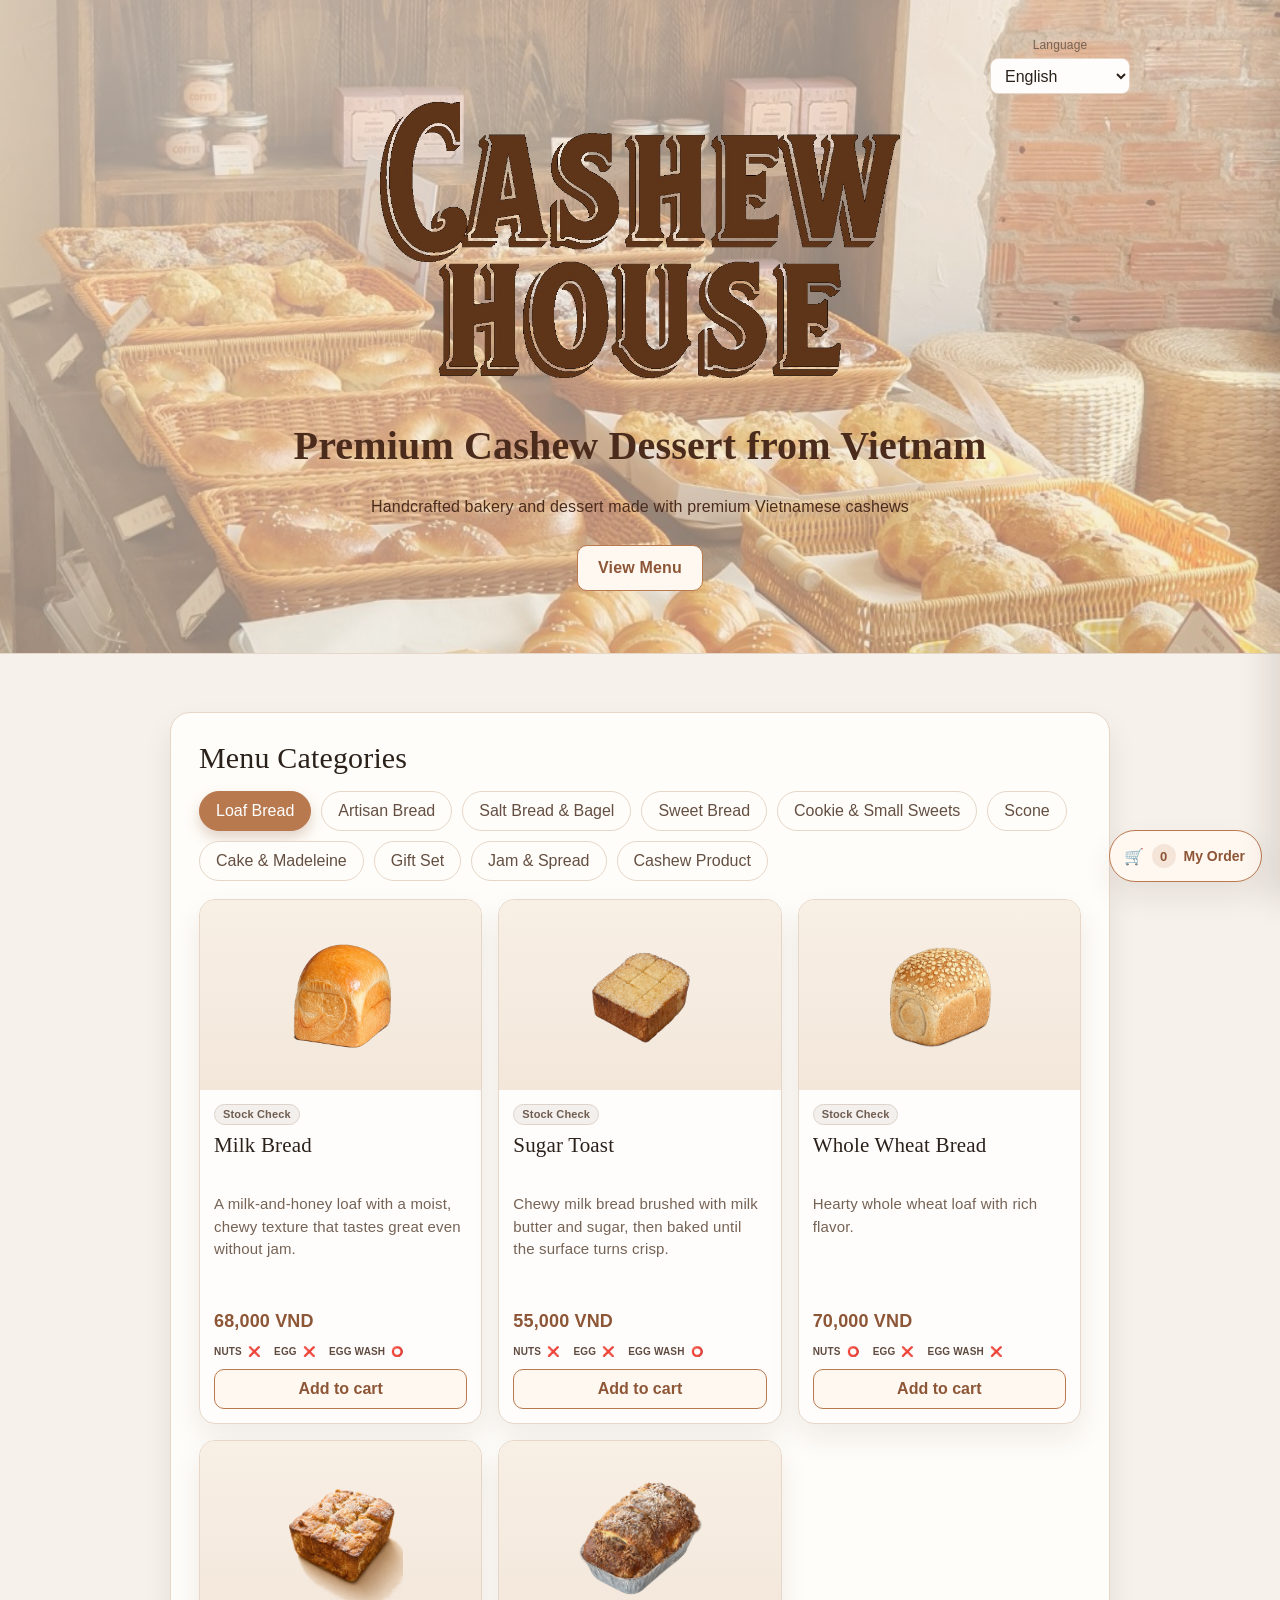
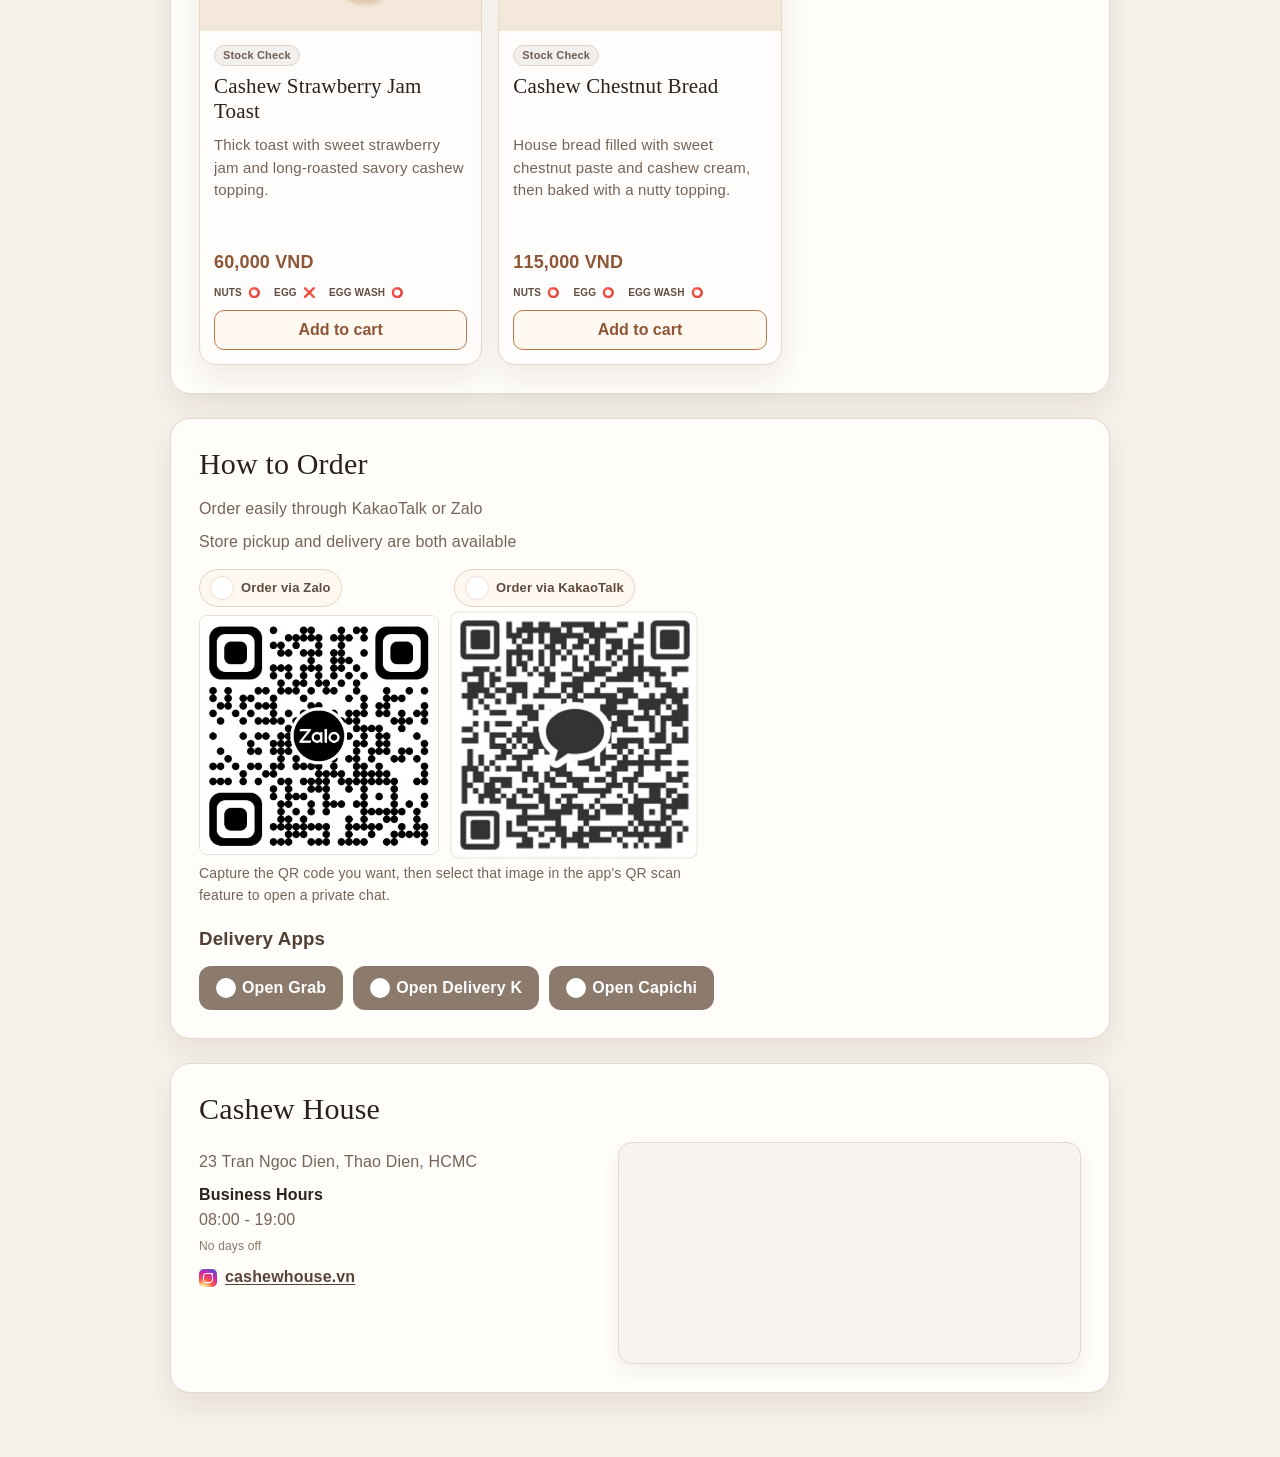
==== docs/index.html @ 786365b2 "Add multilingual QR scan hint below order QR codes. Help customers capture a QR image and open a pri" ====
<!DOCTYPE html>
<html lang="ko">
  <head>
    <meta charset="UTF-8" />
    <meta name="viewport" content="width=device-width, initial-scale=1.0" />
    <title>CASHEW HOUSE BAKERY MENU</title>
    <link rel="stylesheet" href="styles.css" />
  </head>
  <body>
    <header class="hero">
      <div class="hero__content">
        <div class="language-switcher">
          <label for="languageSelect" data-i18n="languageLabel">Language</label>
          <select id="languageSelect" aria-label="language selector">
            <option value="en">English</option>
            <option value="ko">한국어</option>
            <option value="vi">Tiếng Việt</option>
            <option value="ja">日本語</option>
            <option value="zh">中文</option>
          </select>
        </div>
        <img class="hero__logo" src="images/hero-logo.png" alt="Cashew House logo" />
        <h1 data-i18n="heroTitle">Premium Cashew Dessert from Vietnam</h1>
        <p class="hero__desc" data-i18n="heroDesc1">베트남 프리미엄 캐슈넛으로 만든 수제 베이커리 &amp; 디저트</p>
        <a class="hero__button" href="#menuSection" data-i18n="menuViewButton"
          >메뉴 보기</a
        >
      </div>
    </header>

    <main class="container">
      <section id="menuSection" class="menu-section">
        <h2 class="section-title" data-i18n="menuCategoriesTitle">Menu Categories</h2>
        <div id="categoryTabs" class="tabs" role="tablist" aria-label="카테고리 탭"></div>
        <div id="menuGrid" class="menu-grid" aria-live="polite"></div>
      </section>

      <section class="order-section">
        <h2 class="section-title" data-i18n="orderTitle">주문 방법</h2>
        <p data-i18n="orderDesc1">카카오톡 / Zalo로 간편하게 주문 가능합니다</p>
        <p data-i18n="orderDesc2">매장 픽업 및 배달 모두 가능</p>

        <div class="order-qr-grid">
          <div class="order-qr-card" aria-label="Zalo QR card">
            <span class="order-qr-card__channel">
              <span class="order-qr-card__icon action-button--zalo" aria-hidden="true"></span>
              <span class="order-qr-card__channel-text">Order via Zalo</span>
            </span>
            <img class="order-qr-card__image" src="images/zalo-qr-only.png" alt="Zalo QR code" />
          </div>
          <div class="order-qr-card" aria-label="KakaoTalk QR card">
            <span class="order-qr-card__channel">
              <span class="order-qr-card__icon action-button--kakao" aria-hidden="true"></span>
              <span class="order-qr-card__channel-text">Order via KakaoTalk</span>
            </span>
            <img class="order-qr-card__image" src="images/kakaotalk-qr-only.png" alt="KakaoTalk QR code" />
          </div>
        </div>

        <p class="order-qr-help" data-i18n="orderQrHelp">원하시는 큐알코드를 캡쳐하신 후, 해당 앱의 큐알코드 스캔 기능에서 큐알코드를 선택하시면 개인 대화창이 뜹니다.</p>

        <h3 class="sub-title" data-i18n="deliveryAppTitle">배달 어플 바로가기</h3>
        <div class="action-group">
          <a class="action-button action-button--sub action-button--delivery action-button--grab" href="https://r.grab.com/g/6-20260430_190000_45DD73BD2A8040E2A69874FFFDF15FDF_MEXMPS-5-C7TFJN4TECD3TN" target="_blank" rel="noopener noreferrer" aria-label="Grab link button" data-i18n="grabButton">Grab 바로가기</a>
          <a class="action-button action-button--sub action-button--delivery action-button--deliveryk" href="https://www.deliveryk.com/shops/13361" target="_blank" rel="noopener noreferrer" aria-label="Delivery K link button" data-i18n="deliveryKButton">Delivery K 바로가기</a>
          <a class="action-button action-button--sub action-button--delivery action-button--capichi" href="https://www.order.capichiapp.com/ko/ho-chi-minh/phuong-an-khanh/restaurant/CASHEWHOUSE" target="_blank" rel="noopener noreferrer" aria-label="Capichi link button" data-i18n="capichiButton">Capichi 바로가기</a>
        </div>
      </section>

      <section class="store-section">
        <h2 class="section-title" data-i18n="storeTitle">Cashew House</h2>
        <div class="store-layout">
          <div class="store-info">
            <p data-i18n="storeAddress">23 Tran Ngoc Dien, Thao Dien, HCMC</p>
            <p>
              <strong data-i18n="businessHoursLabel">영업시간</strong><br />
              08:00 - 19:00<br />
              <span class="store-hours-note" data-i18n="noClosedDaysLabel">휴무없음</span>
            </p>
            <p>
              <a class="instagram-link" href="https://instagram.com/cashewhouse.vn" target="_blank" rel="noopener noreferrer" aria-label="Cashew House Instagram">
                <span class="instagram-link__icon" aria-hidden="true"></span>
                <span class="instagram-link__id">cashewhouse.vn</span>
              </a>
            </p>
          </div>
          <div class="store-map-wrap">
            <iframe
              class="store-map"
              title="Cashew House location on Google Maps"
              src="https://www.google.com/maps?q=23%20Tran%20Ngoc%20Dien,%20Thao%20Dien,%20Ho%20Chi%20Minh%20City&output=embed"
              loading="lazy"
              referrerpolicy="no-referrer-when-downgrade"
              allowfullscreen
            ></iframe>
          </div>
        </div>
      </section>
    </main>

    <template id="menuCardTemplate">
      <article class="menu-card">
        <div class="menu-card__image-wrap">
          <img class="menu-card__image" alt="" />
          <div class="menu-card__image-nav" hidden>
            <button type="button" class="menu-card__image-btn menu-card__image-btn--prev" aria-label="Previous image">◀</button>
            <span class="menu-card__image-index" aria-live="polite"></span>
            <button type="button" class="menu-card__image-btn menu-card__image-btn--next" aria-label="Next image">▶</button>
          </div>
        </div>
        <div class="menu-card__body">
          <h3 class="menu-card__name"></h3>
          <p class="menu-card__description"></p>
          <div class="menu-card__flavors"></div>
          <p class="menu-card__price"></p>
          <div class="menu-card__allergy-row">
            <p class="menu-card__allergy"></p>
            <p class="menu-card__allergy"></p>
            <p class="menu-card__allergy"></p>
          </div>
          <div class="menu-card__actions">
            <select class="menu-card__flavor-select" hidden></select>
            <button type="button" class="menu-card__add-btn"></button>
          </div>
        </div>
      </article>
    </template>

    <div id="cartOverlay" class="cart-overlay" hidden></div>
    <aside id="cartPanel" class="cart-panel" aria-hidden="true" aria-labelledby="cartPanelTitle">
      <div class="cart-panel__header">
        <h2 id="cartPanelTitle" class="cart-panel__title" data-i18n="cartTitle">My Order</h2>
        <button type="button" id="cartCloseBtn" class="cart-panel__close" aria-label="Close">×</button>
      </div>
      <p id="cartEmptyMsg" class="cart-panel__empty" data-i18n="cartEmpty" hidden></p>
      <ul id="cartItems" class="cart-panel__items"></ul>
      <div class="cart-panel__footer">
        <p id="cartTotal" class="cart-panel__total"></p>
        <div class="cart-panel__actions">
          <button type="button" id="cartCopyBtn" class="cart-panel__btn cart-panel__btn--primary" data-i18n="cartCopy">Copy order</button>
          <button type="button" id="cartClearBtn" class="cart-panel__btn cart-panel__btn--ghost" data-i18n="cartClear">Clear all</button>
        </div>
      </div>
    </aside>
    <button type="button" id="cartFab" class="cart-fab" hidden>
      <span class="cart-fab__icon" aria-hidden="true">🛒</span>
      <span id="cartFabCount" class="cart-fab__count">0</span>
      <span class="cart-fab__label" data-i18n="cartTitle">My Order</span>
    </button>
    <p id="cartToast" class="cart-toast" role="status" aria-live="polite" hidden></p>

    <script src="script.js?v=20260623-1"></script>
  </body>
</html>
---- docs/styles.css ----
:root {
  --bg: #f6f1eb;
  --paper: #fffdf9;
  --accent: #b9794f;
  --accent-dark: #8d5636;
  --text: #2b211b;
  --muted: #756356;
  --border: #e6d7c8;
  --surface: #f3e9df;
  --shadow: 0 14px 30px rgba(46, 28, 15, 0.08);
}

* {
  box-sizing: border-box;
}

body {
  margin: 0;
  font-family: "Noto Sans KR", "Segoe UI", Arial, sans-serif;
  color: var(--text);
  background: var(--bg);
  letter-spacing: 0.01em;
}

.hero {
  /* 헤더 배경 사진 + 따뜻한 그라데이션 오버레이 */
  background-color: var(--bg);
  /* radial-gradient가 불투명하면 이미지가 가려져서 알파를 줍니다. */
  background-image: radial-gradient(
      circle at 15% 20%,
      rgba(248, 239, 228, 0.62) 0%,
      rgba(244, 230, 216, 0.54) 42%,
      rgba(240, 223, 206, 0.45) 100%
    ),
    url("images/header-bg.png");
  background-size: 100% 100%, cover;
  background-position: center, center top;
  background-repeat: no-repeat;
  padding: 78px 20px 62px;
  border-bottom: 1px solid var(--border);
  position: relative;
}

.hero::after {
  content: "";
  position: absolute;
  inset: 0;
  pointer-events: none;
  background: linear-gradient(
    to bottom,
    rgba(255, 255, 255, 0.10) 0%,
    rgba(255, 255, 255, 0) 35%
  );
}

.hero__content {
  max-width: 980px;
  margin: 0 auto;
  position: relative;
  z-index: 1;
  text-align: center;
  display: flex;
  flex-direction: column;
  align-items: center;
}

.language-switcher {
  position: absolute;
  top: -40px;
  right: 0;
  display: flex;
  flex-direction: column;
  gap: 6px;
  min-width: 140px;
}

.language-switcher label {
  font-size: 12px;
  color: var(--muted);
}

.language-switcher select {
  height: 36px;
  padding: 0 10px;
  border: 1px solid var(--border);
  border-radius: 8px;
  background: #fffdfb;
  color: var(--text);
  font: inherit;
}

.hero__badge {
  display: inline-block;
  margin: 0 0 12px;
  padding: 7px 12px;
  font-size: 12px;
  letter-spacing: 0.08em;
  border-radius: 999px;
  background: rgba(185, 121, 79, 0.13);
  border: 1px solid rgba(185, 121, 79, 0.35);
  color: var(--accent-dark);
  font-weight: 600;
}

.hero__logo {
  display: block;
  width: min(520px, 88%);
  margin: 24px auto 24px;
  height: auto;
}

.hero h1 {
  margin: 0 0 4px;
  font-family: "Georgia", "Times New Roman", serif;
  font-size: clamp(28px, 4.1vw, 40px);
  line-height: 2.2;
  max-width: 100%;
  margin-left: auto;
  margin-right: auto;
  white-space: nowrap;
  color: #4a2b1c;
}

.hero__desc {
  margin: 0;
  color: #4a2b1c;
  font-size: clamp(14px, 2vw, 16px);
  line-height: 1.6;
  white-space: nowrap;
  text-align: center;
  max-width: 100%;
}

.hero__button {
  display: inline-block;
  margin-top: 26px;
  padding: 13px 20px;
  border-radius: 10px;
  border: 1px solid var(--accent);
  background: #fff8f1;
  color: var(--accent-dark);
  text-decoration: none;
  font-weight: 700;
  transition: all 0.2s ease;
}

.hero__button:hover {
  background: var(--accent);
  color: #fff;
}

.container {
  max-width: 980px;
  margin: 0 auto;
  padding: 34px 20px 64px;
}

.menu-section,
.order-section,
.store-section {
  margin-top: 24px;
  padding: 28px;
  border: 1px solid var(--border);
  border-radius: 20px;
  background: var(--paper);
  box-shadow: var(--shadow);
}

.section-title {
  margin: 0 0 16px;
  font-family: "Georgia", "Times New Roman", serif;
  font-size: 30px;
  font-weight: 500;
}

.tabs {
  display: flex;
  flex-wrap: wrap;
  gap: 10px;
  margin-bottom: 18px;
}

.tab-button {
  height: 40px;
  padding: 0 16px;
  border: 1px solid var(--border);
  border-radius: 999px;
  font: inherit;
  background: #fffdfa;
  color: #644f42;
  cursor: pointer;
  transition: all 0.2s ease;
}

.tab-button.is-active {
  background: var(--accent);
  color: #fff;
  border-color: var(--accent);
  box-shadow: 0 7px 14px rgba(141, 86, 54, 0.25);
}

.tab-button:hover {
  border-color: #d5b9a3;
}

.menu-grid {
  display: grid;
  grid-template-columns: repeat(auto-fill, minmax(260px, 1fr));
  gap: 16px;
}

.menu-card {
  border: 1px solid var(--border);
  border-radius: 16px;
  background: #fffdfb;
  box-shadow: var(--shadow);
  overflow: hidden;
  transition: transform 0.2s ease, box-shadow 0.2s ease;
  min-height: var(--menu-card-min-height, auto);
}

.menu-card:hover {
  transform: translateY(-3px);
  box-shadow: 0 18px 34px rgba(46, 28, 15, 0.12);
}

.menu-card__image-wrap {
  width: 100%;
  height: 190px;
  overflow: hidden;
  background: linear-gradient(180deg, #f8efe5 0%, #f3e7da 100%);
  padding: 12px;
  position: relative;
}

.menu-card__image {
  width: 100%;
  height: 100%;
  object-fit: contain;
  object-position: center;
  display: block;
  transform: scale(var(--image-scale, 1)) rotate(var(--image-rotate, 0deg)) translateY(var(--image-offset-y, 0px));
  transform-origin: center;
}

.menu-card__image-nav {
  position: absolute;
  left: 10px;
  right: 10px;
  top: 50%;
  transform: translateY(-50%);
  display: flex;
  align-items: center;
  justify-content: space-between;
  gap: 8px;
  z-index: 2;
}

.menu-card__image-nav[hidden] {
  display: none;
}

.menu-card__image-btn {
  width: 14px;
  height: 14px;
  border: 0;
  border-radius: 999px;
  background: transparent;
  color: #4a2b1c;
  cursor: pointer;
  font-size: 8px;
  line-height: 1;
  padding: 0;
}

.menu-card__image-btn:hover {
  background: transparent;
  color: #2f1a11;
}

.menu-card__image-index {
  display: none;
}

.menu-card__body {
  padding: 14px;
  display: flex;
  flex-direction: column;
}

.menu-card__name {
  margin: 0 0 10px;
  font-size: 21px;
  font-family: "Georgia", "Times New Roman", serif;
  font-weight: 500;
  min-height: 50px;
  display: -webkit-box;
  -webkit-box-orient: vertical;
  -webkit-line-clamp: 2;
  overflow: hidden;
}

.menu-card__stock {
  margin: 0 0 8px;
  display: inline-flex;
  align-items: center;
  align-self: flex-start;
  padding: 4px 8px;
  border-radius: 999px;
  font-size: 11px;
  font-weight: 700;
  line-height: 1;
  border: 1px solid transparent;
}

.menu-card__stock.is-in_stock {
  background: #eaf7ee;
  border-color: #b9e3c4;
  color: #1c6a32;
}

.menu-card__stock.is-low_stock {
  background: #fff4e8;
  border-color: #f2d3ad;
  color: #8b4d14;
}

.menu-card__stock.is-sold_out {
  background: #f7ecec;
  border-color: #e4c6c6;
  color: #8b2f2f;
}

.menu-card__stock.is-unknown {
  background: #f2efec;
  border-color: #ddd2c9;
  color: #705d51;
}

.menu-card__price {
  margin: 0 0 12px;
  font-size: 18px;
  font-weight: 700;
  color: var(--accent-dark);
}

.menu-card__description {
  margin: 0 0 12px;
  color: var(--muted);
  font-size: 15px;
  line-height: 1.5;
  min-height: 68px;
  display: -webkit-box;
  -webkit-box-orient: vertical;
  -webkit-line-clamp: 3;
  overflow: hidden;
}

/* 잼 카테고리는 description 줄 수에 따라 가격 baseline이 흔들려서 최대 3줄로 고정 */
.menu-card.is-jamSpread .menu-card__description {
  display: -webkit-box;
  -webkit-box-orient: vertical;
  -webkit-line-clamp: 3;
  overflow: hidden;
}

.menu-card.is-cookieSmallSweets .menu-card__description {
  display: block;
  -webkit-line-clamp: unset;
  overflow: visible;
  min-height: 112px;
}

.menu-card.is-cookieSmallSweets .menu-card__flavors,
.menu-card.is-cookieSmallSweets .menu-card__flavors:empty {
  min-height: 40px;
}

.menu-card.is-giftset66 .menu-card__image-wrap {
  height: auto;
  aspect-ratio: 1 / 1;
  padding: 0;
}

.menu-card.is-giftset66 .menu-card__image {
  object-fit: cover;
  object-position: var(--image-object-position, center 72%);
  transform: none;
}

.menu-card__flavors {
  display: flex;
  flex-wrap: wrap;
  gap: 6px;
  margin: -2px 0 12px;
  min-height: var(--flavors-min-height, 28px);
}

.menu-card__flavors:empty {
  min-height: var(--flavors-min-height, 28px);
}

.flavor-chip {
  display: inline-flex;
  align-items: center;
  gap: 4px;
  padding: 3px 7px;
  border-radius: 999px;
  border: 1px solid #e4d4c4;
  background: #fff8f1;
  color: #6b4c3c;
  font-size: 11px;
  line-height: 1;
}

.menu-card__allergy {
  display: inline-flex;
  align-items: center;
  gap: 4px;
  margin: 0;
  font-size: 10px;
  color: #5f4b40;
  font-weight: 700;
}

.menu-card__allergy-row {
  display: flex;
  align-items: center;
  gap: 14px;
  margin-top: 2px;
  flex-wrap: nowrap;
}

.menu-card__actions {
  display: flex;
  flex-direction: column;
  gap: 8px;
  margin-top: 12px;
}

.menu-card__flavor-select {
  width: 100%;
  height: 36px;
  padding: 0 10px;
  border: 1px solid var(--border);
  border-radius: 8px;
  background: #fffdfb;
  color: var(--text);
  font: inherit;
}

.menu-card__add-btn {
  width: 100%;
  height: 40px;
  border: 1px solid var(--accent);
  border-radius: 10px;
  background: #fff8f1;
  color: var(--accent-dark);
  font: inherit;
  font-weight: 700;
  cursor: pointer;
  transition: all 0.2s ease;
}

.menu-card__add-btn:hover:not(:disabled) {
  background: var(--accent);
  color: #fff;
}

.menu-card__add-btn:disabled {
  opacity: 0.55;
  cursor: not-allowed;
}

.menu-card__price {
  margin-top: auto;
  margin-bottom: 12px;
}

.allergy-status {
  display: inline-block;
  margin-left: 2px;
  font-size: 10px;
  line-height: 1;
}

.allergy-status.is-included {
  color: inherit;
}

.allergy-status.is-excluded {
  color: inherit;
}

.action-group {
  display: flex;
  flex-wrap: wrap;
  gap: 10px;
  margin-top: 16px;
}

.order-qr-grid {
  margin-top: 14px;
  display: grid;
  grid-template-columns: repeat(2, max-content);
  column-gap: 15px;
  row-gap: 8px;
  justify-content: start;
}

.order-qr-card {
  border: 0;
  border-radius: 10px;
  background: transparent;
  text-decoration: none;
  color: inherit;
  padding: 0;
  display: flex;
  flex-direction: column;
  align-items: flex-start;
  gap: 8px;
}

.order-qr-card__channel {
  display: inline-flex;
  align-items: center;
  gap: 7px;
  padding: 6px 10px;
  border: 1px solid #e4d4c4;
  border-radius: 999px;
  background: #fff8f1;
}

.order-qr-card__channel-text {
  font-size: 13px;
  font-weight: 700;
  color: #5f4b40;
}

.order-qr-card__icon {
  width: 24px;
  height: 24px;
  border-radius: 999px;
  border: 1px solid #eadfd3;
  background-color: #fff;
  background-repeat: no-repeat;
  background-position: center;
  background-size: cover;
  display: inline-block;
  flex-shrink: 0;
}

.order-qr-card__icon.action-button--zalo {
  background-image: url("images/ZALO.jpg");
}

.order-qr-card__icon.action-button--kakao {
  background-image: url("images/kakaotalk.png");
}

.order-qr-card__image {
  width: auto;
  max-width: 240px;
  aspect-ratio: 1 / 1;
  object-fit: contain;
  border-radius: 8px;
  border: 1px solid #eadfd3;
  display: block;
}

.order-qr-card:first-child .order-qr-card__image {
  transform: none;
}

.order-qr-card:last-child .order-qr-card__image {
  transform: scale(1.03);
  transform-origin: center;
}

.order-qr-help {
  margin: 12px 0 0;
  max-width: 520px;
  font-size: 14px;
  line-height: 1.55;
  color: var(--muted);
}

.action-button {
  display: inline-flex;
  align-items: center;
  justify-content: center;
  min-height: 44px;
  padding: 0 16px;
  border-radius: 12px;
  text-decoration: none;
  font-weight: 700;
  color: #fff;
  background: var(--accent);
  border: 1px solid transparent;
  transition: all 0.2s ease;
}

.action-button.action-button--zalo::before,
.action-button.action-button--kakao::before,
.action-button.action-button--delivery::before {
  content: "";
  margin-right: 6px;
  width: 18px;
  height: 18px;
  border-radius: 999px;
  border: 1px solid rgba(255, 255, 255, 0.75);
  background-color: #fff;
  background-repeat: no-repeat;
  background-position: center;
  background-size: cover;
  display: inline-block;
  flex-shrink: 0;
}

.action-button.action-button--zalo::before {
  background-image: url("images/ZALO.jpg");
}

.action-button.action-button--kakao::before {
  background-image: url("images/kakaotalk.png");
}

.action-button.action-button--delivery::before {
  background-image: url("images/grab.png");
}

.action-button.action-button--grab::before {
  background-image: url("images/grab.png");
}

.action-button.action-button--deliveryk::before {
  background-image: url("images/deliveryk.png");
}

.action-button.action-button--capichi::before {
  background-image: url("images/capichi.png");
}

.action-button:hover {
  background: var(--accent-dark);
}

.action-button--sub {
  background: #8c7a6d;
}

.action-button--sub:hover {
  background: #6d5d52;
}

.sub-title {
  margin: 22px 0 0;
  color: #523f34;
}

.order-section p,
.store-section p {
  margin: 8px 0;
  color: var(--muted);
  line-height: 1.55;
}

.store-section strong {
  color: var(--text);
}

.store-hours-note {
  display: inline-block;
  margin-top: 2px;
  font-size: 12px;
  color: #8a7567;
}

.instagram-link {
  display: inline-flex;
  align-items: center;
  gap: 8px;
  text-decoration: none;
  color: #5a4336;
  font-weight: 600;
}

.instagram-link__icon {
  width: 18px;
  height: 18px;
  border-radius: 5px;
  background: radial-gradient(circle at 25% 110%, #fdf497 0%, #fdf497 12%, #fd5949 40%, #d6249f 65%, #285aeb 100%);
  position: relative;
  flex-shrink: 0;
}

.instagram-link__icon::before {
  content: "";
  position: absolute;
  inset: 4px;
  border: 1.6px solid #fff;
  border-radius: 3px;
}

.instagram-link__icon::after {
  content: "";
  position: absolute;
  right: 4px;
  top: 4px;
  width: 2px;
  height: 2px;
  background: #fff;
  border-radius: 50%;
}

.instagram-link__id {
  text-decoration: underline;
  text-underline-offset: 2px;
}

.store-layout {
  display: grid;
  grid-template-columns: minmax(220px, 1fr) minmax(280px, 1.15fr);
  gap: 16px;
  align-items: start;
}

.store-map-wrap {
  border: 1px solid var(--border);
  border-radius: 14px;
  overflow: hidden;
  background: #f8f3ee;
  box-shadow: 0 8px 20px rgba(46, 28, 15, 0.06);
}

.store-map {
  display: block;
  width: 100%;
  height: 220px;
  border: 0;
}

.cart-overlay {
  position: fixed;
  inset: 0;
  z-index: 120;
  background: rgba(43, 33, 27, 0.42);
}

.cart-overlay[hidden] {
  display: none;
}

.cart-panel {
  position: fixed;
  top: 0;
  right: 0;
  z-index: 130;
  display: flex;
  flex-direction: column;
  width: min(400px, 100vw);
  height: 100vh;
  height: 100dvh;
  background: var(--paper);
  border-left: 1px solid var(--border);
  box-shadow: -12px 0 30px rgba(46, 28, 15, 0.12);
  transform: translateX(100%);
  transition: transform 0.25s ease;
}

.cart-panel.is-open {
  transform: translateX(0);
}

body.cart-open {
  overflow: hidden;
}

.cart-panel__header {
  display: flex;
  align-items: center;
  justify-content: space-between;
  gap: 12px;
  padding: 18px 18px 12px;
  border-bottom: 1px solid var(--border);
}

.cart-panel__title {
  margin: 0;
  font-family: "Georgia", "Times New Roman", serif;
  font-size: 24px;
  font-weight: 500;
}

.cart-panel__close {
  width: 36px;
  height: 36px;
  border: 1px solid var(--border);
  border-radius: 8px;
  background: #fffdfb;
  color: var(--text);
  font-size: 22px;
  line-height: 1;
  cursor: pointer;
}

.cart-panel__empty {
  margin: 0;
  padding: 24px 18px;
  color: var(--muted);
  line-height: 1.55;
}

.cart-panel__items {
  flex: 1;
  margin: 0;
  padding: 12px 18px;
  list-style: none;
  overflow-y: auto;
}

.cart-item {
  display: flex;
  align-items: flex-start;
  justify-content: space-between;
  gap: 12px;
  padding: 12px 0;
  border-bottom: 1px solid var(--border);
}

.cart-item:last-child {
  border-bottom: 0;
}

.cart-item__info {
  min-width: 0;
}

.cart-item__name {
  margin: 0 0 4px;
  font-weight: 700;
  line-height: 1.35;
}

.cart-item__meta {
  margin: 0;
  color: var(--muted);
  font-size: 13px;
}

.cart-item__controls {
  display: flex;
  flex-wrap: wrap;
  align-items: center;
  justify-content: flex-end;
  gap: 6px;
}

.cart-item__qty-btn {
  width: 30px;
  height: 30px;
  border: 1px solid var(--border);
  border-radius: 8px;
  background: #fffdfb;
  color: var(--text);
  font: inherit;
  font-size: 18px;
  line-height: 1;
  cursor: pointer;
}

.cart-item__qty {
  min-width: 20px;
  text-align: center;
  font-weight: 700;
}

.cart-item__remove {
  width: 100%;
  margin-top: 2px;
  padding: 0;
  border: 0;
  background: transparent;
  color: var(--muted);
  font: inherit;
  font-size: 12px;
  text-decoration: underline;
  cursor: pointer;
}

.cart-panel__footer {
  padding: 14px 18px 18px;
  border-top: 1px solid var(--border);
  background: #fffdfb;
}

.cart-panel__total {
  margin: 0 0 12px;
  font-size: 18px;
  font-weight: 700;
  color: var(--accent-dark);
}

.cart-panel__actions {
  display: grid;
  gap: 8px;
}

.cart-panel__btn {
  height: 42px;
  border-radius: 10px;
  font: inherit;
  font-weight: 700;
  cursor: pointer;
}

.cart-panel__btn--primary {
  border: 1px solid var(--accent);
  background: var(--accent);
  color: #fff;
}

.cart-panel__btn--primary:hover:not(:disabled) {
  background: var(--accent-dark);
}

.cart-panel__btn--ghost {
  border: 1px solid var(--border);
  background: #fffdfb;
  color: var(--muted);
}

.cart-panel__btn:disabled {
  opacity: 0.5;
  cursor: not-allowed;
}

.cart-fab {
  position: fixed;
  right: 18px;
  bottom: 18px;
  z-index: 110;
  display: inline-flex;
  align-items: center;
  gap: 8px;
  min-height: 52px;
  padding: 0 16px 0 14px;
  border: 1px solid var(--accent);
  border-radius: 999px;
  background: #fff8f1;
  color: var(--accent-dark);
  box-shadow: var(--shadow);
  font: inherit;
  font-weight: 700;
  cursor: pointer;
  transition: all 0.2s ease;
}

.cart-fab:hover {
  background: var(--accent);
  color: #fff;
}

.cart-fab.has-items {
  background: var(--accent);
  color: #fff;
}

.cart-fab[hidden] {
  display: none;
}

.cart-fab__count {
  display: inline-flex;
  align-items: center;
  justify-content: center;
  min-width: 24px;
  height: 24px;
  padding: 0 6px;
  border-radius: 999px;
  background: rgba(255, 255, 255, 0.22);
  font-size: 13px;
}

.cart-fab:not(.has-items) .cart-fab__count {
  background: rgba(185, 121, 79, 0.15);
}

.cart-fab__label {
  font-size: 14px;
}

.cart-toast {
  position: fixed;
  left: 50%;
  bottom: 88px;
  z-index: 140;
  margin: 0;
  padding: 10px 16px;
  border-radius: 999px;
  background: rgba(43, 33, 27, 0.92);
  color: #fff;
  font-size: 14px;
  transform: translateX(-50%);
  pointer-events: none;
}

.cart-toast[hidden] {
  display: none;
}

@media (max-width: 700px) {
  .language-switcher {
    position: static;
    margin-bottom: 14px;
  }

  .hero {
    padding-top: 54px;
  }

  .hero h1 {
    font-size: 34px;
    white-space: normal;
  }

  .hero__logo {
    width: min(420px, 96%);
    margin-top: 4px;
  }

  .hero__desc {
    font-size: 16px;
    white-space: normal;
  }

  .menu-section,
  .order-section,
  .store-section {
    padding: 20px;
  }

  .order-qr-grid {
    grid-template-columns: 1fr;
  }

  .section-title {
    font-size: 26px;
  }

  .menu-card {
    min-height: var(--menu-card-min-height-mobile, var(--menu-card-min-height, auto));
  }

  .store-layout {
    grid-template-columns: 1fr;
  }

  .store-map {
    height: 200px;
  }

  .cart-fab__label {
    display: none;
  }
}
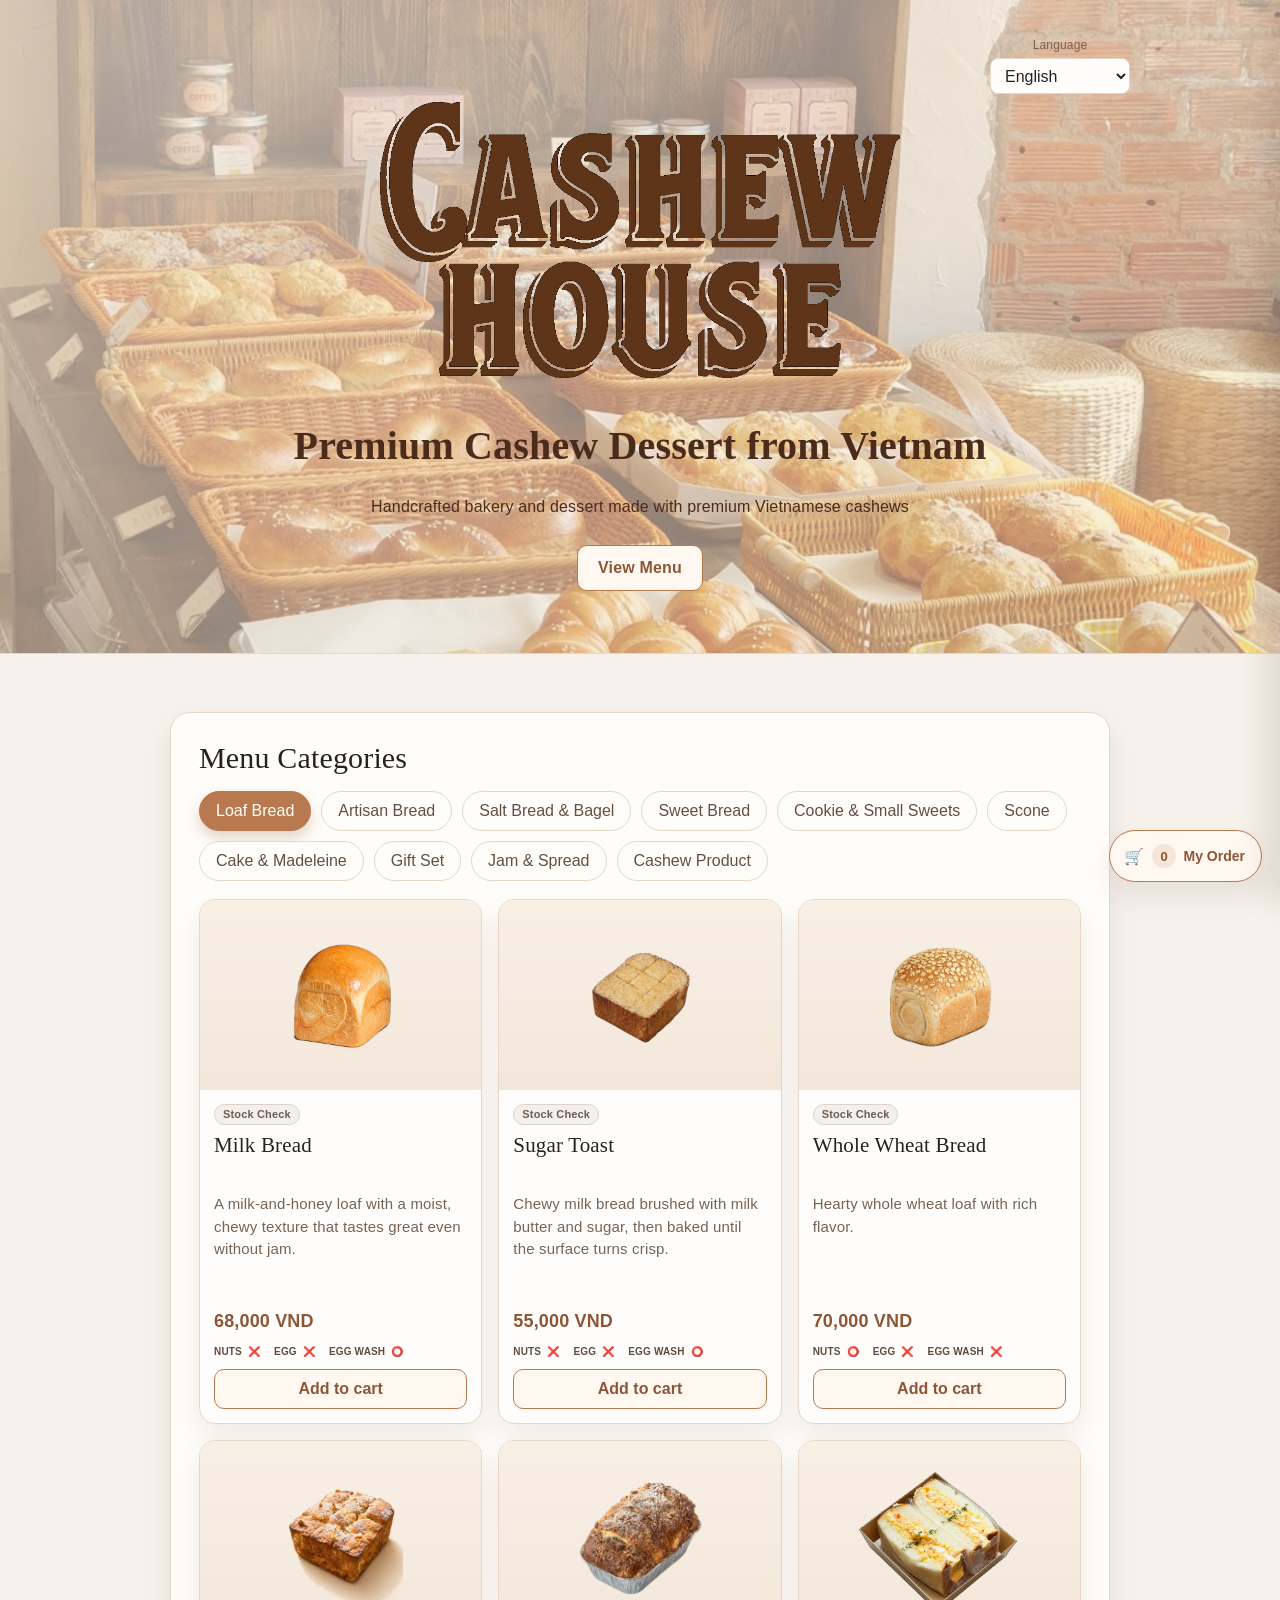
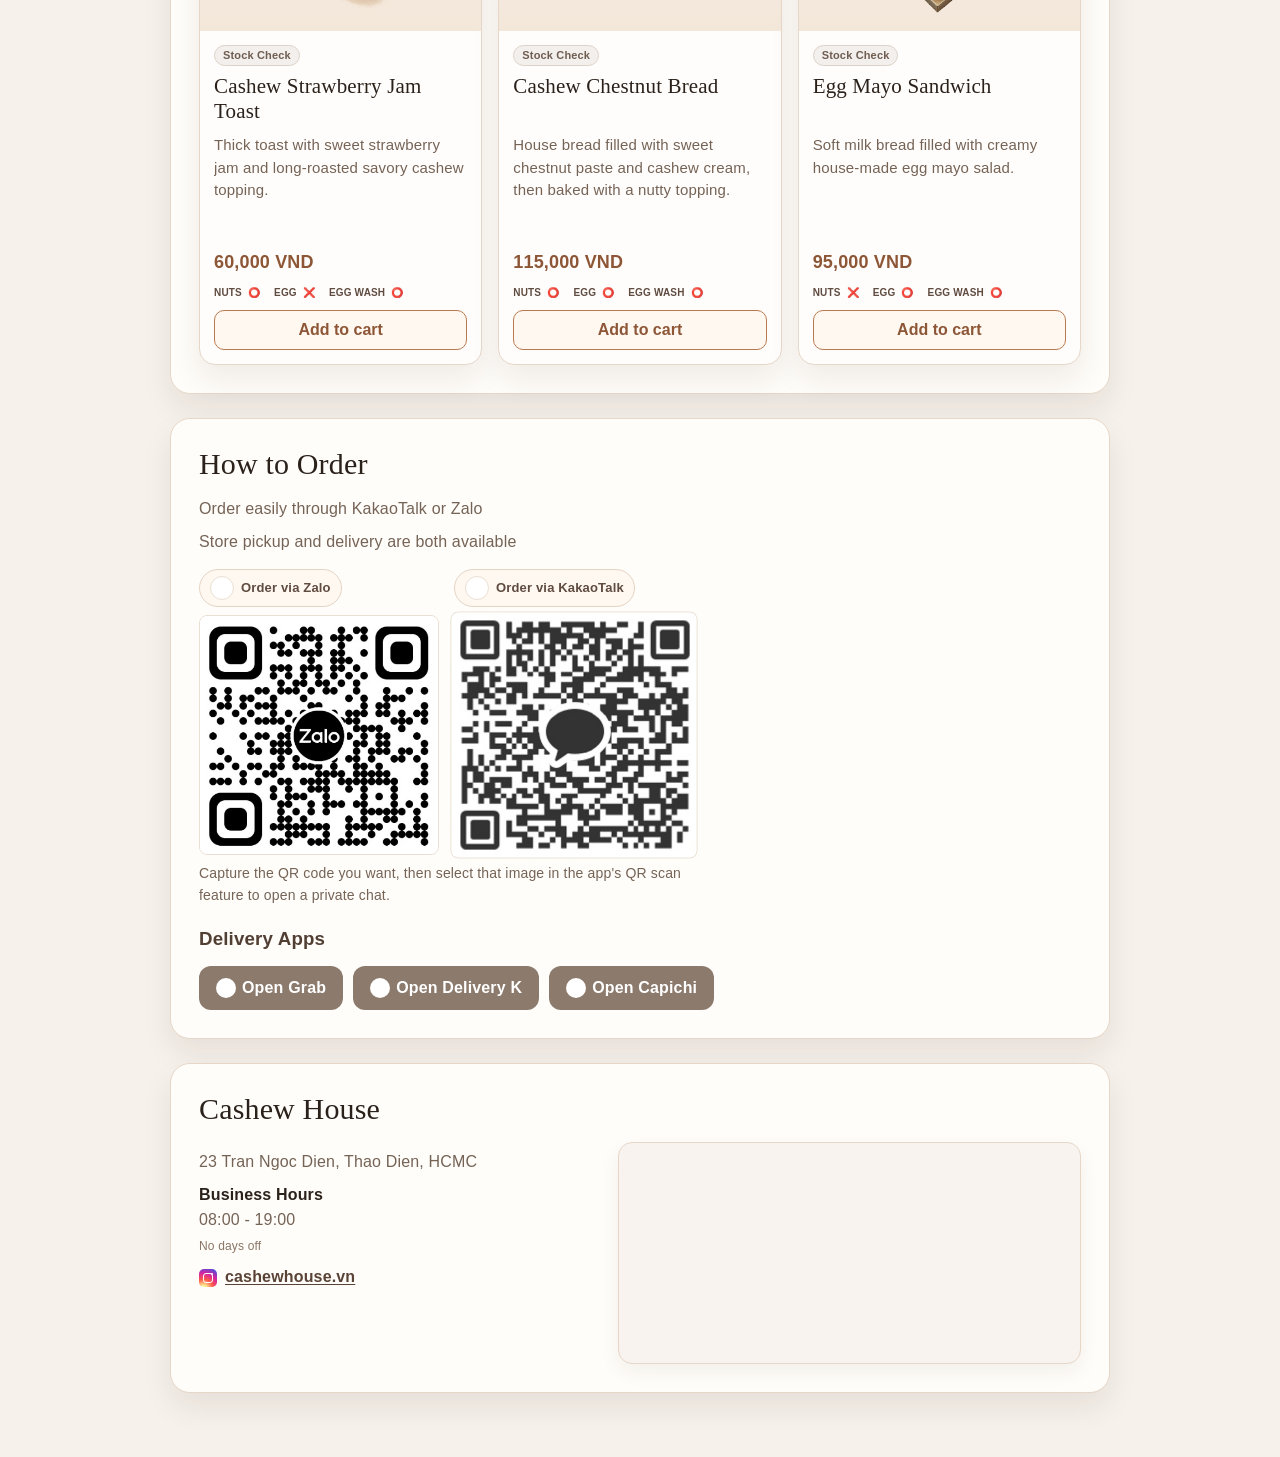
==== commit 36c26149: "Fix menu keys so Google Sheet stock status matches the website. Co-authored-by: Cursor <cursoragent@" ====
--- a/docs/index.html
+++ b/docs/index.html
@@ -149,6 +149,6 @@
     </button>
     <p id="cartToast" class="cart-toast" role="status" aria-live="polite" hidden></p>
 
-    <script src="script.js?v=20260623-1"></script>
+    <script src="script.js?v=20260726-1"></script>
   </body>
 </html>
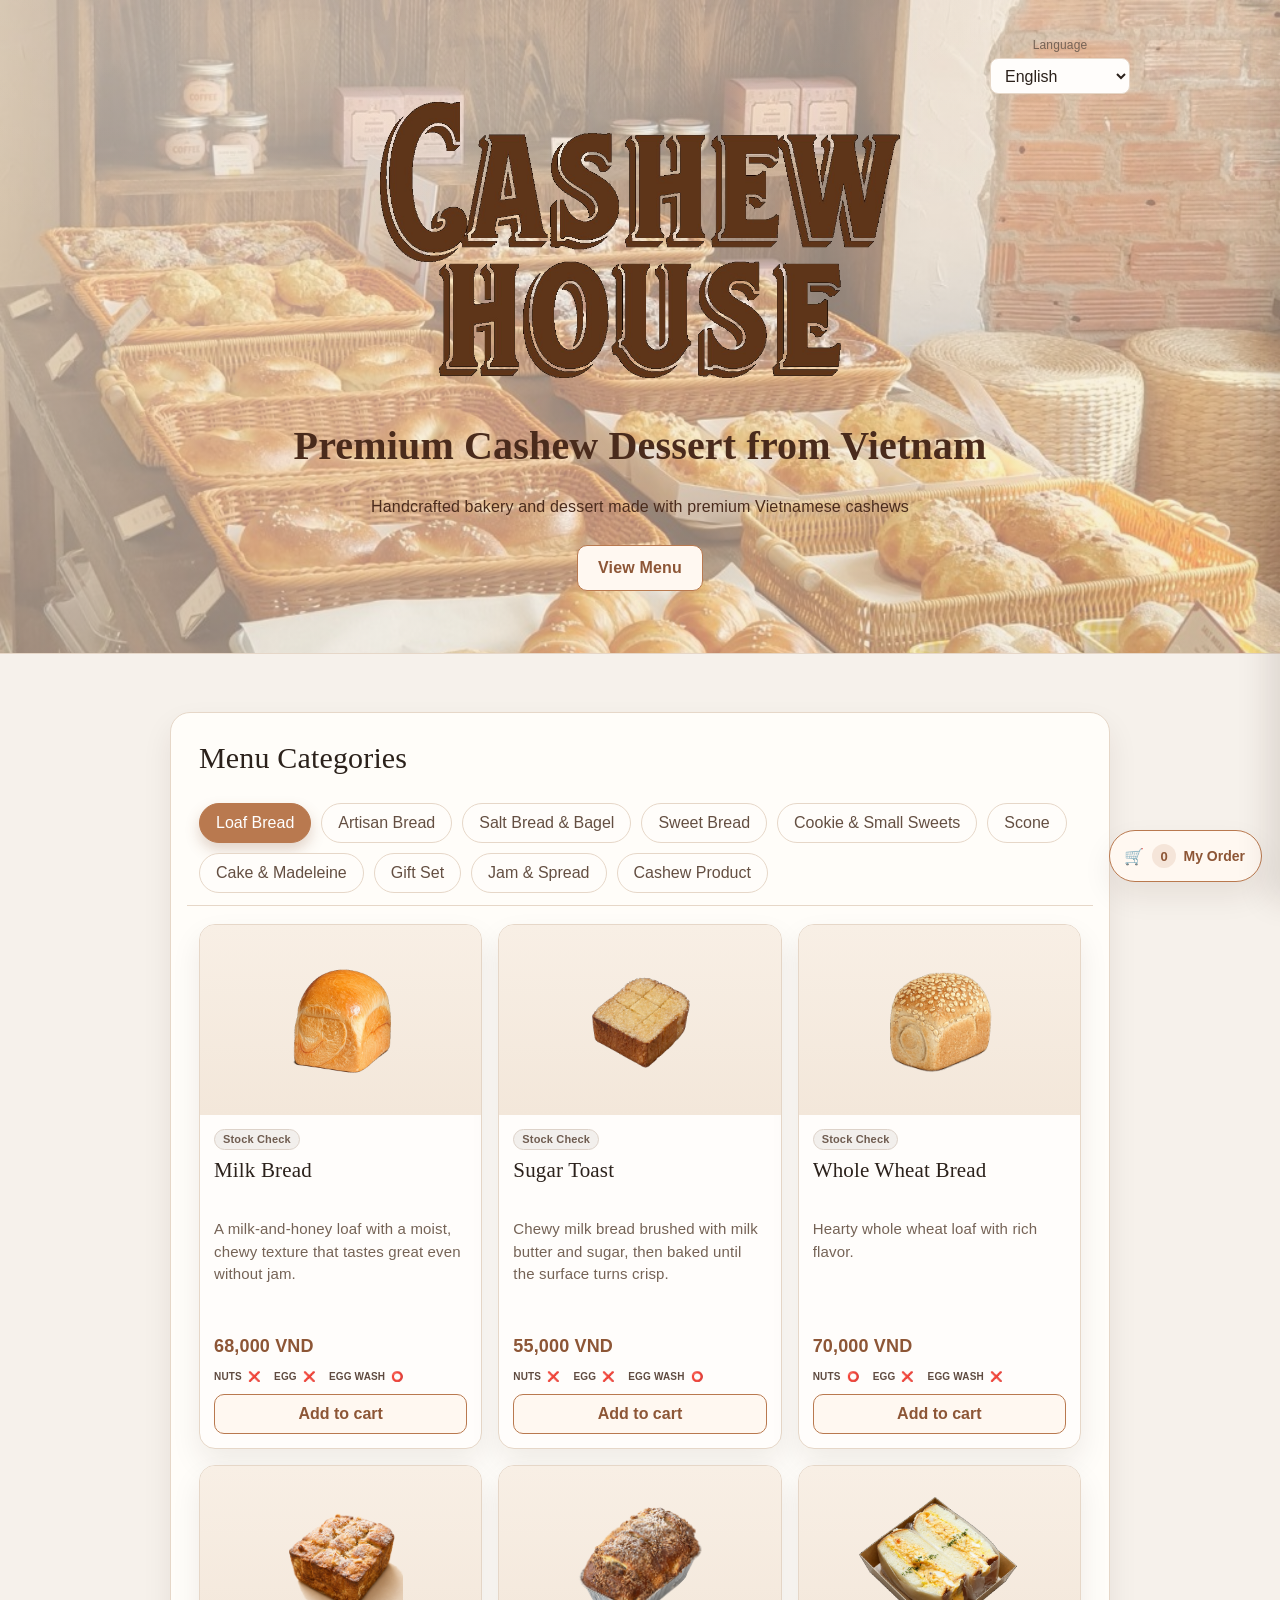
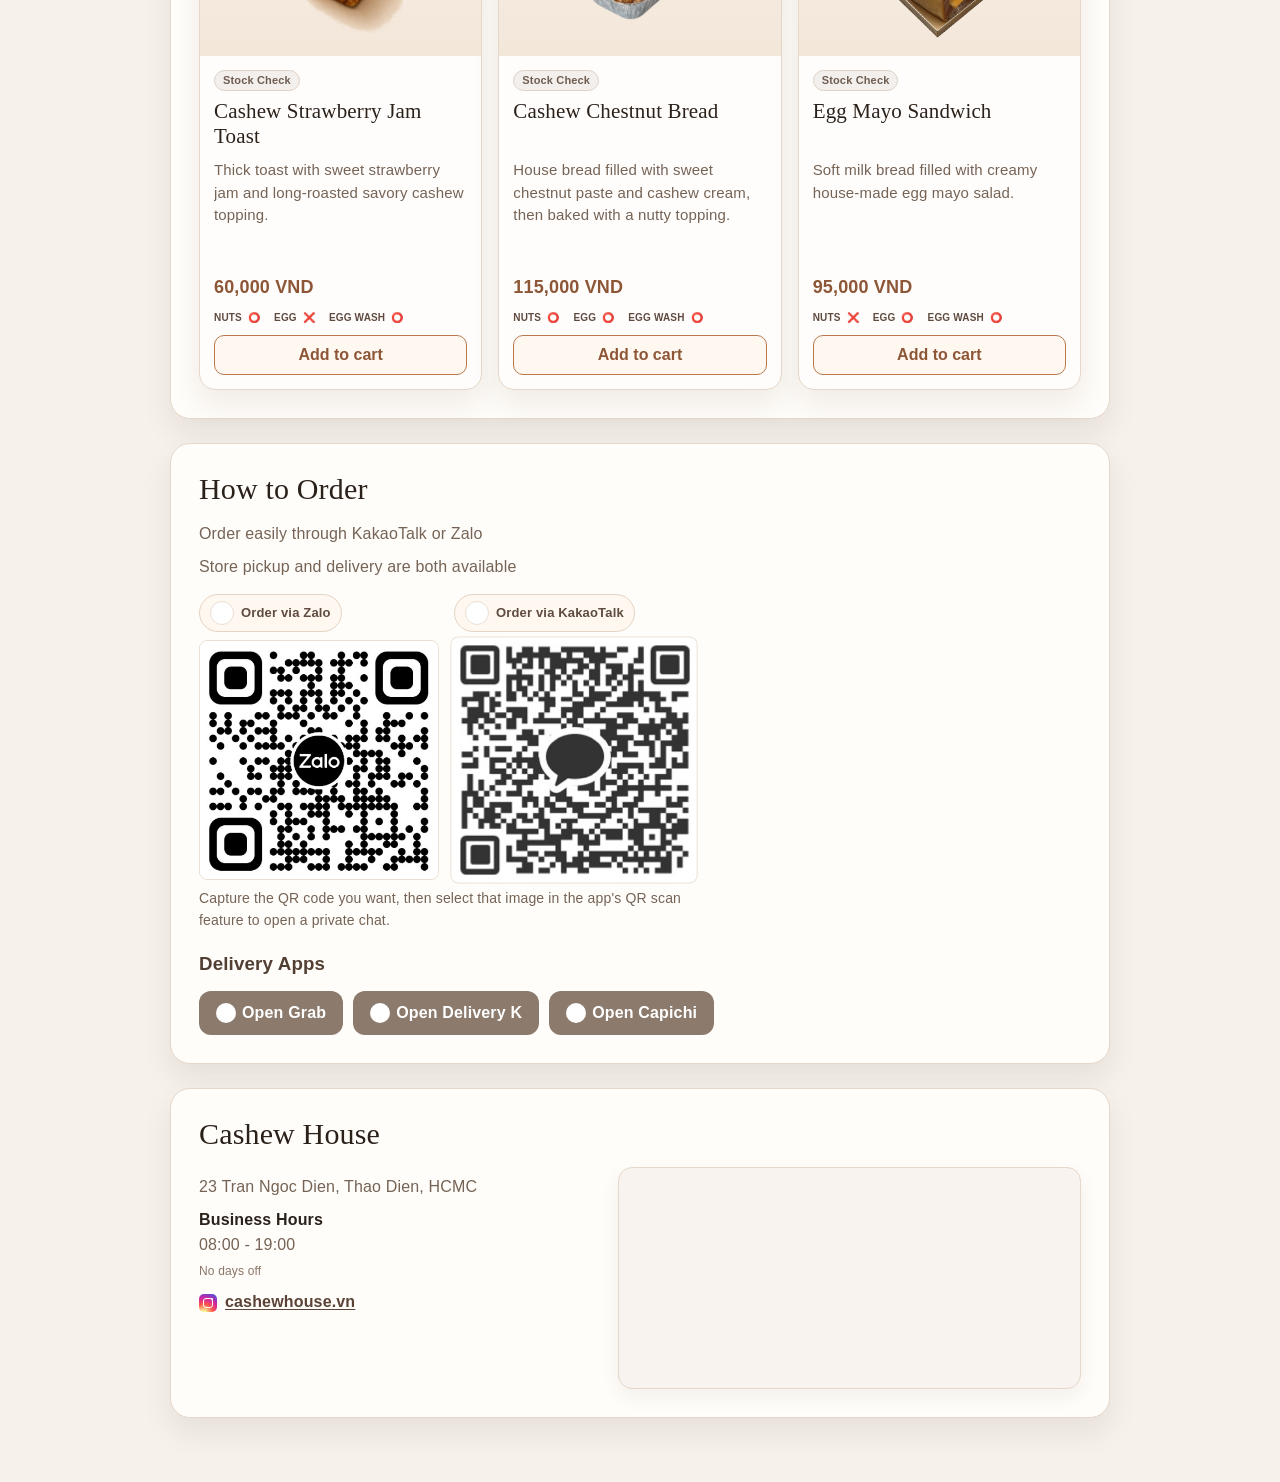
==== commit 98678e9e: "Keep category tabs sticky while scrolling the menu. Co-authored-by: Cursor <cursoragent@cursor.com>" ====
--- a/docs/index.html
+++ b/docs/index.html
@@ -4,7 +4,7 @@
     <meta charset="UTF-8" />
     <meta name="viewport" content="width=device-width, initial-scale=1.0" />
     <title>CASHEW HOUSE BAKERY MENU</title>
-    <link rel="stylesheet" href="styles.css" />
+    <link rel="stylesheet" href="styles.css?v=20260729-1" />
   </head>
   <body>
     <header class="hero">
@@ -149,6 +149,6 @@
     </button>
     <p id="cartToast" class="cart-toast" role="status" aria-live="polite" hidden></p>
 
-    <script src="script.js?v=20260726-1"></script>
+    <script src="script.js?v=20260729-1"></script>
   </body>
 </html>
--- a/docs/styles.css
+++ b/docs/styles.css
@@ -174,10 +174,19 @@
 }
 
 .tabs {
+  position: sticky;
+  top: 0;
+  z-index: 50;
   display: flex;
   flex-wrap: wrap;
   gap: 10px;
-  margin-bottom: 18px;
+  margin: 0 -12px 18px;
+  padding: 12px;
+  background: var(--paper);
+  background: color-mix(in srgb, var(--paper) 92%, transparent);
+  backdrop-filter: blur(10px);
+  -webkit-backdrop-filter: blur(10px);
+  border-bottom: 1px solid var(--border);
 }
 
 .tab-button {
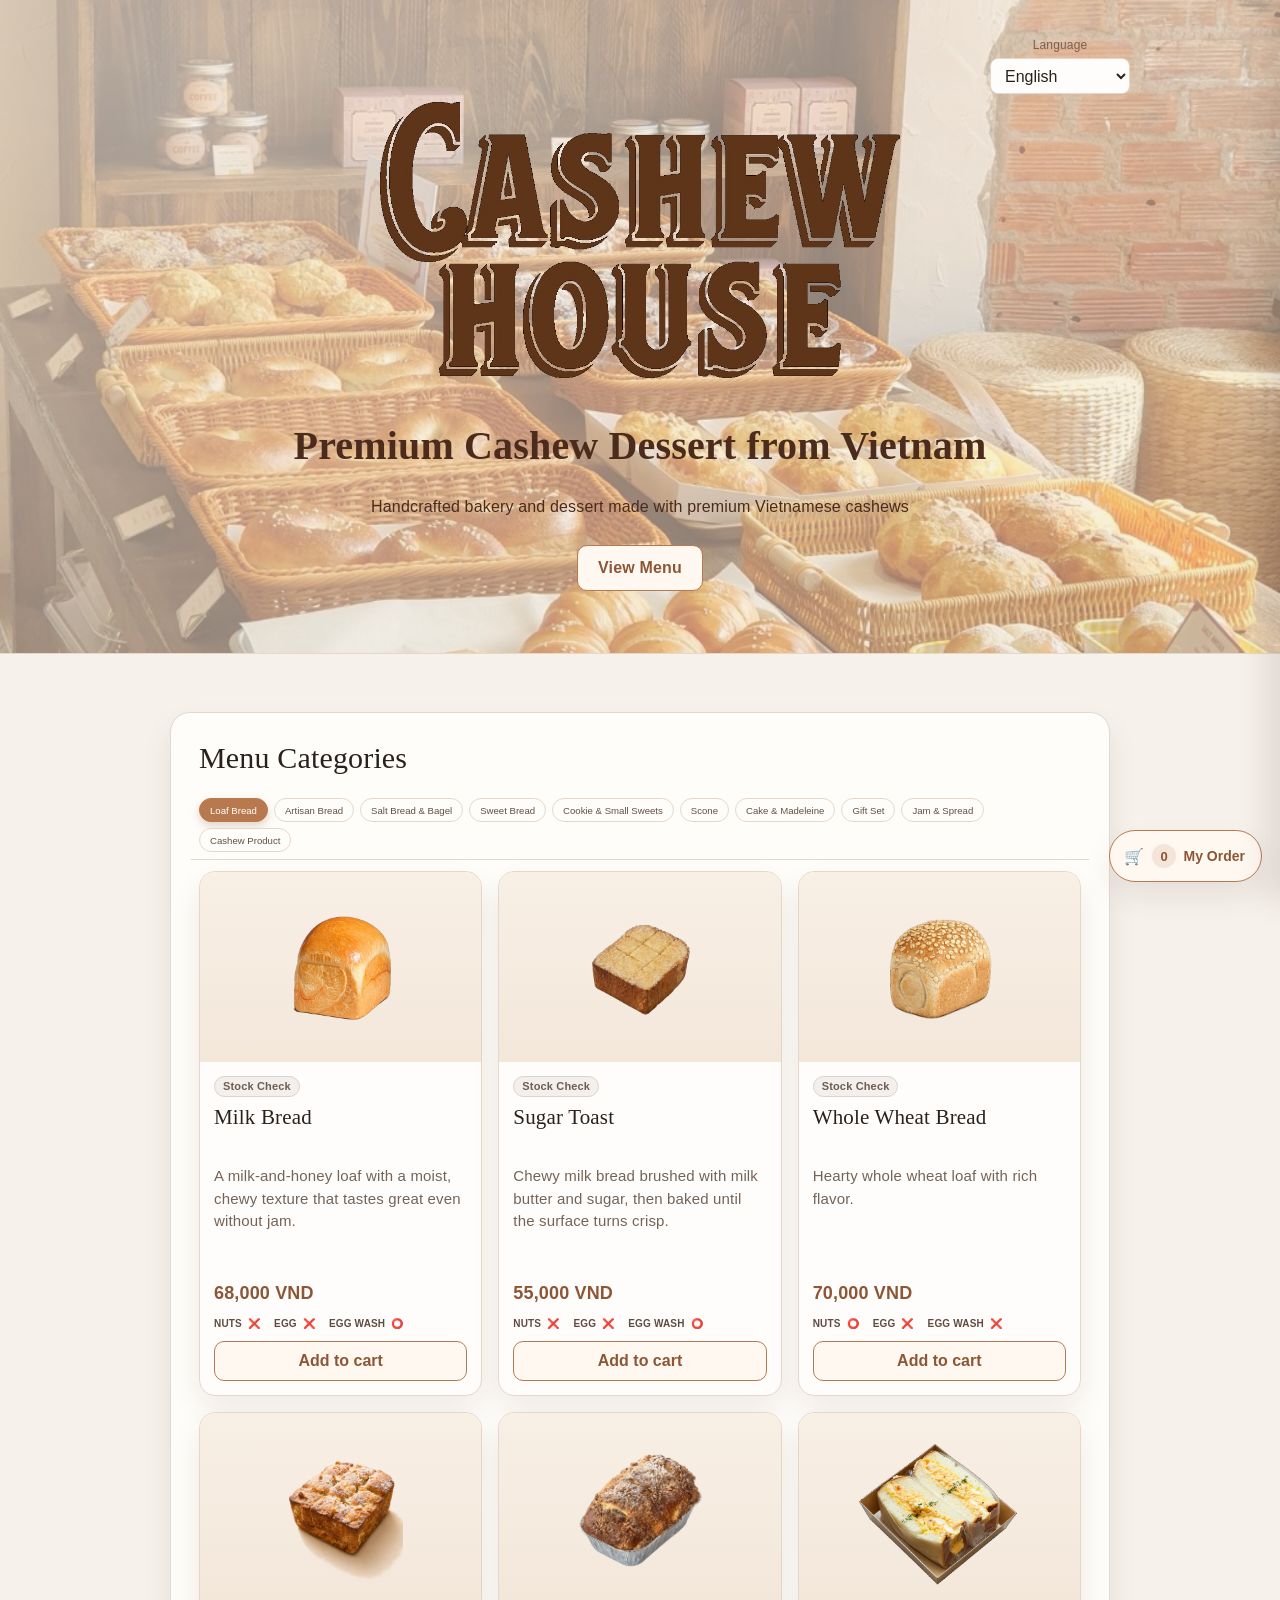
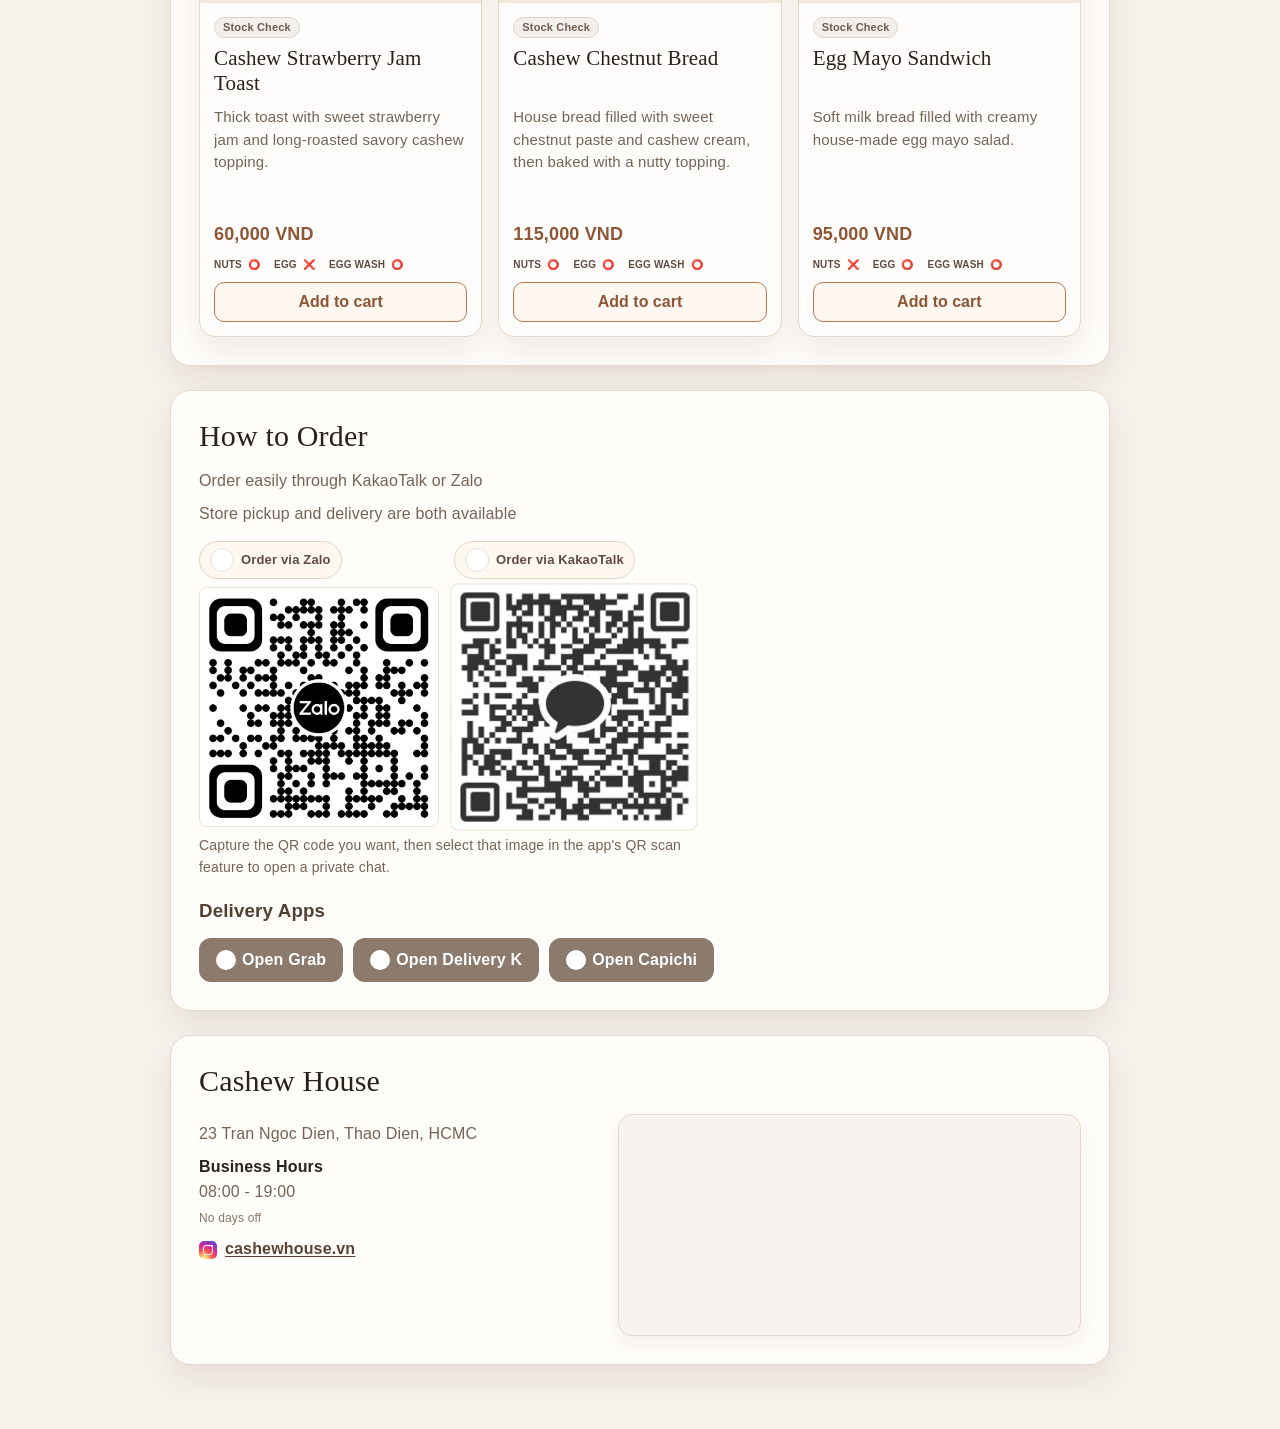
==== commit 8532da9a: "Shrink sticky category tabs to about 60% size. Co-authored-by: Cursor <cursoragent@cursor.com>" ====
--- a/docs/index.html
+++ b/docs/index.html
@@ -4,7 +4,7 @@
     <meta charset="UTF-8" />
     <meta name="viewport" content="width=device-width, initial-scale=1.0" />
     <title>CASHEW HOUSE BAKERY MENU</title>
-    <link rel="stylesheet" href="styles.css?v=20260729-1" />
+    <link rel="stylesheet" href="styles.css?v=20260729-2" />
   </head>
   <body>
     <header class="hero">
--- a/docs/styles.css
+++ b/docs/styles.css
@@ -179,9 +179,9 @@
   z-index: 50;
   display: flex;
   flex-wrap: wrap;
-  gap: 10px;
-  margin: 0 -12px 18px;
-  padding: 12px;
+  gap: 6px;
+  margin: 0 -8px 11px;
+  padding: 7px 8px;
   background: var(--paper);
   background: color-mix(in srgb, var(--paper) 92%, transparent);
   backdrop-filter: blur(10px);
@@ -190,11 +190,13 @@
 }
 
 .tab-button {
-  height: 40px;
-  padding: 0 16px;
+  height: 24px;
+  padding: 0 10px;
   border: 1px solid var(--border);
   border-radius: 999px;
   font: inherit;
+  font-size: 0.6em;
+  line-height: 1;
   background: #fffdfa;
   color: #644f42;
   cursor: pointer;
@@ -205,7 +207,7 @@
   background: var(--accent);
   color: #fff;
   border-color: var(--accent);
-  box-shadow: 0 7px 14px rgba(141, 86, 54, 0.25);
+  box-shadow: 0 4px 8px rgba(141, 86, 54, 0.25);
 }
 
 .tab-button:hover {
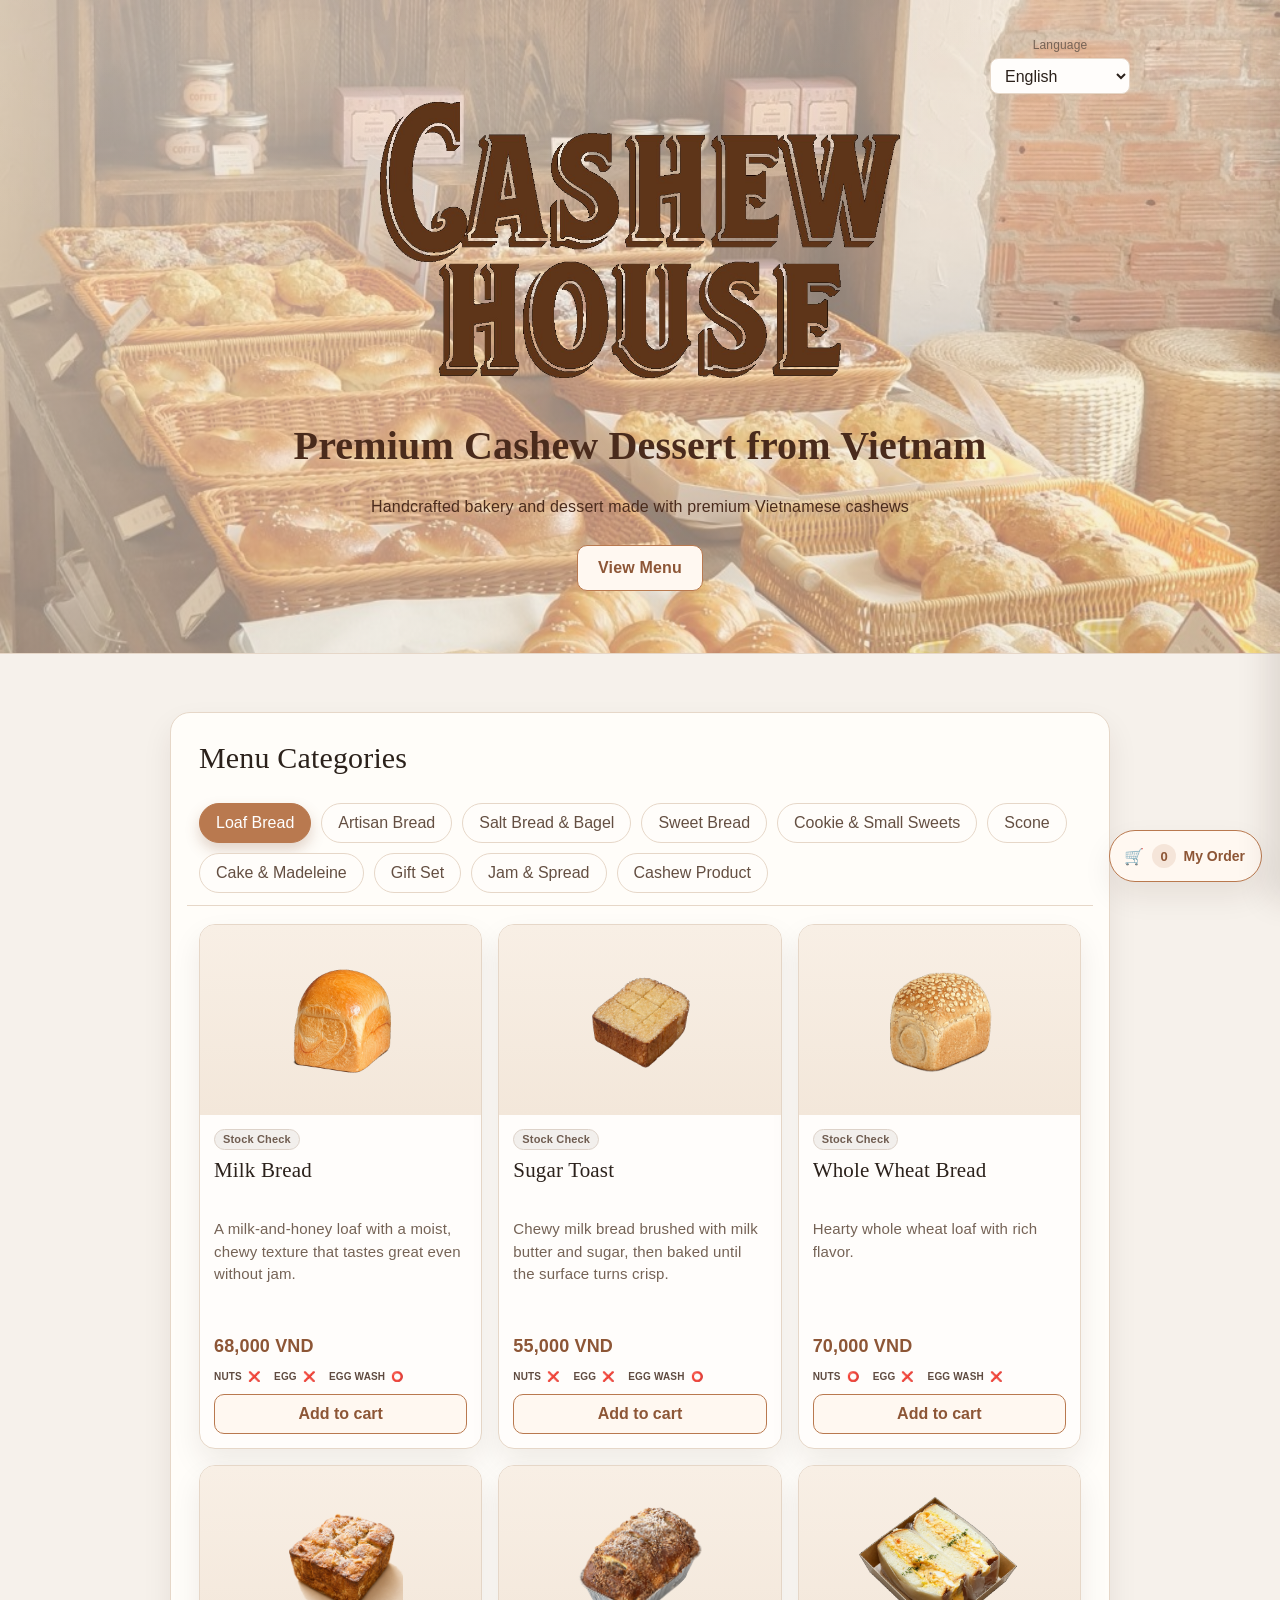
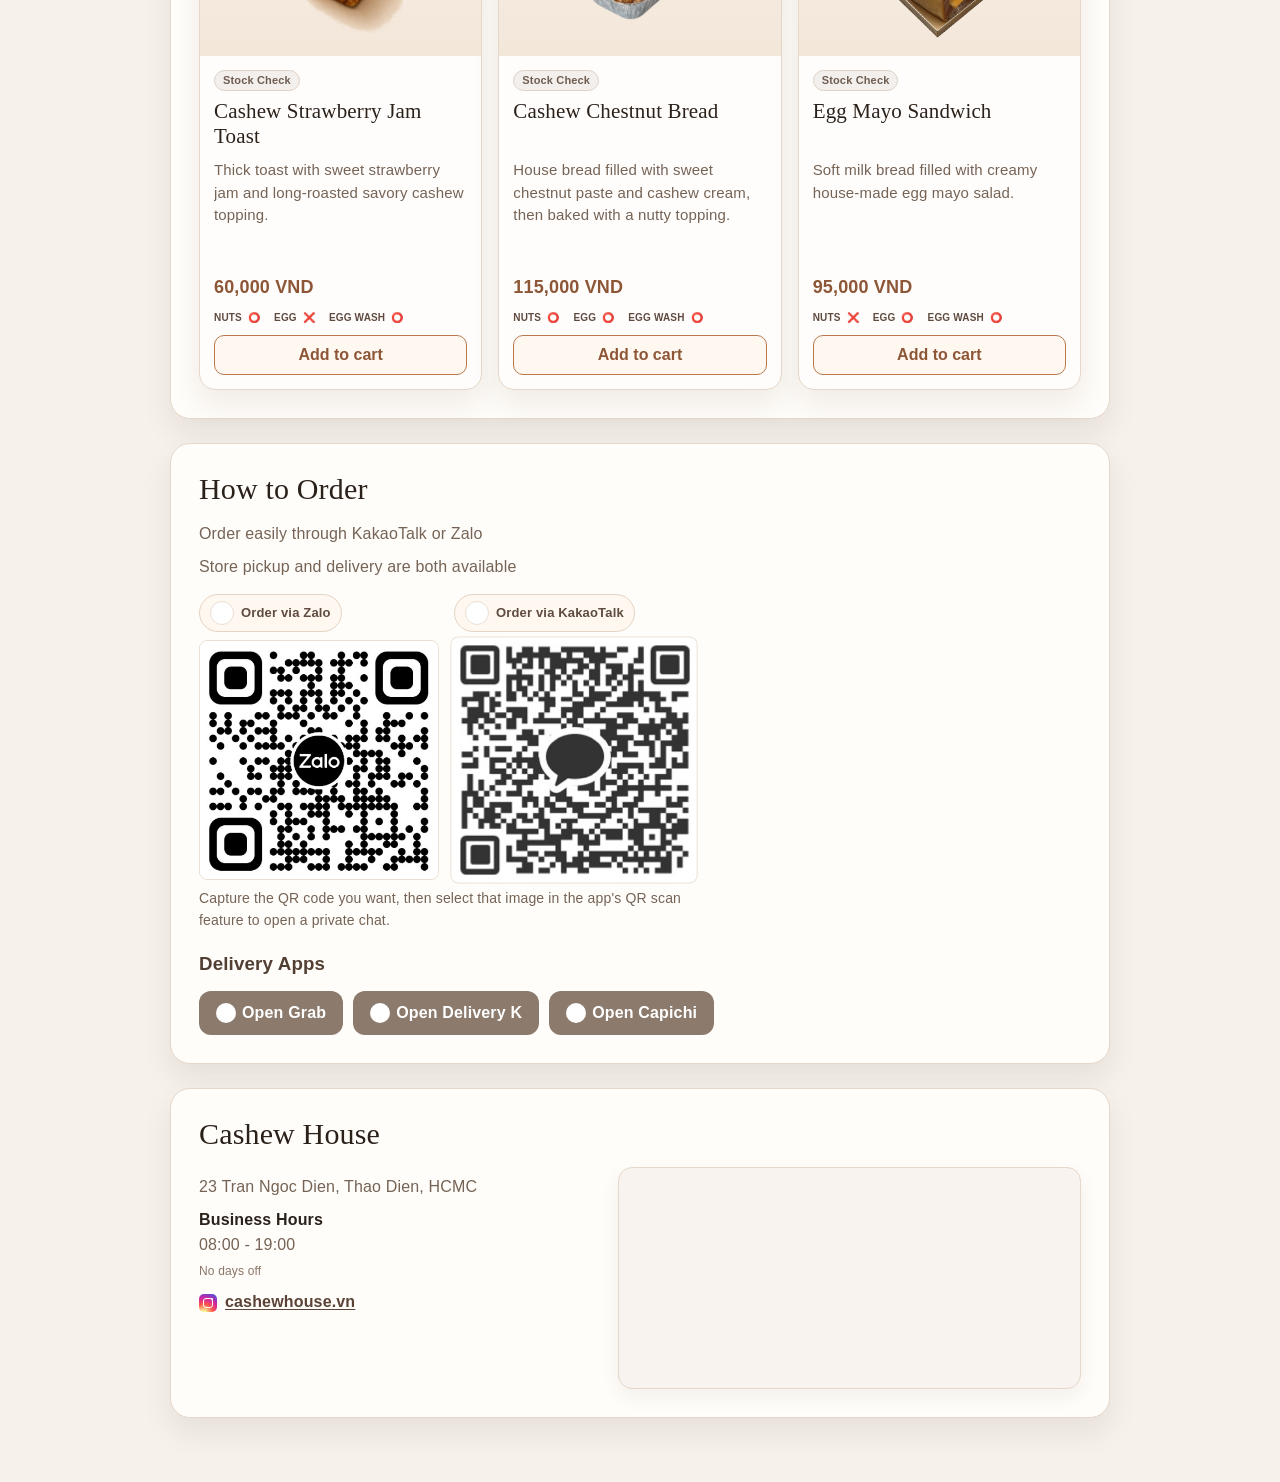
==== commit 63ad2b3b: "Restore category tabs to original size. Co-authored-by: Cursor <cursoragent@cursor.com>" ====
--- a/docs/index.html
+++ b/docs/index.html
@@ -4,7 +4,7 @@
     <meta charset="UTF-8" />
     <meta name="viewport" content="width=device-width, initial-scale=1.0" />
     <title>CASHEW HOUSE BAKERY MENU</title>
-    <link rel="stylesheet" href="styles.css?v=20260729-2" />
+    <link rel="stylesheet" href="styles.css?v=20260729-3" />
   </head>
   <body>
     <header class="hero">
--- a/docs/styles.css
+++ b/docs/styles.css
@@ -179,9 +179,9 @@
   z-index: 50;
   display: flex;
   flex-wrap: wrap;
-  gap: 6px;
-  margin: 0 -8px 11px;
-  padding: 7px 8px;
+  gap: 10px;
+  margin: 0 -12px 18px;
+  padding: 12px;
   background: var(--paper);
   background: color-mix(in srgb, var(--paper) 92%, transparent);
   backdrop-filter: blur(10px);
@@ -190,13 +190,11 @@
 }
 
 .tab-button {
-  height: 24px;
-  padding: 0 10px;
+  height: 40px;
+  padding: 0 16px;
   border: 1px solid var(--border);
   border-radius: 999px;
   font: inherit;
-  font-size: 0.6em;
-  line-height: 1;
   background: #fffdfa;
   color: #644f42;
   cursor: pointer;
@@ -207,7 +205,7 @@
   background: var(--accent);
   color: #fff;
   border-color: var(--accent);
-  box-shadow: 0 4px 8px rgba(141, 86, 54, 0.25);
+  box-shadow: 0 7px 14px rgba(141, 86, 54, 0.25);
 }
 
 .tab-button:hover {
